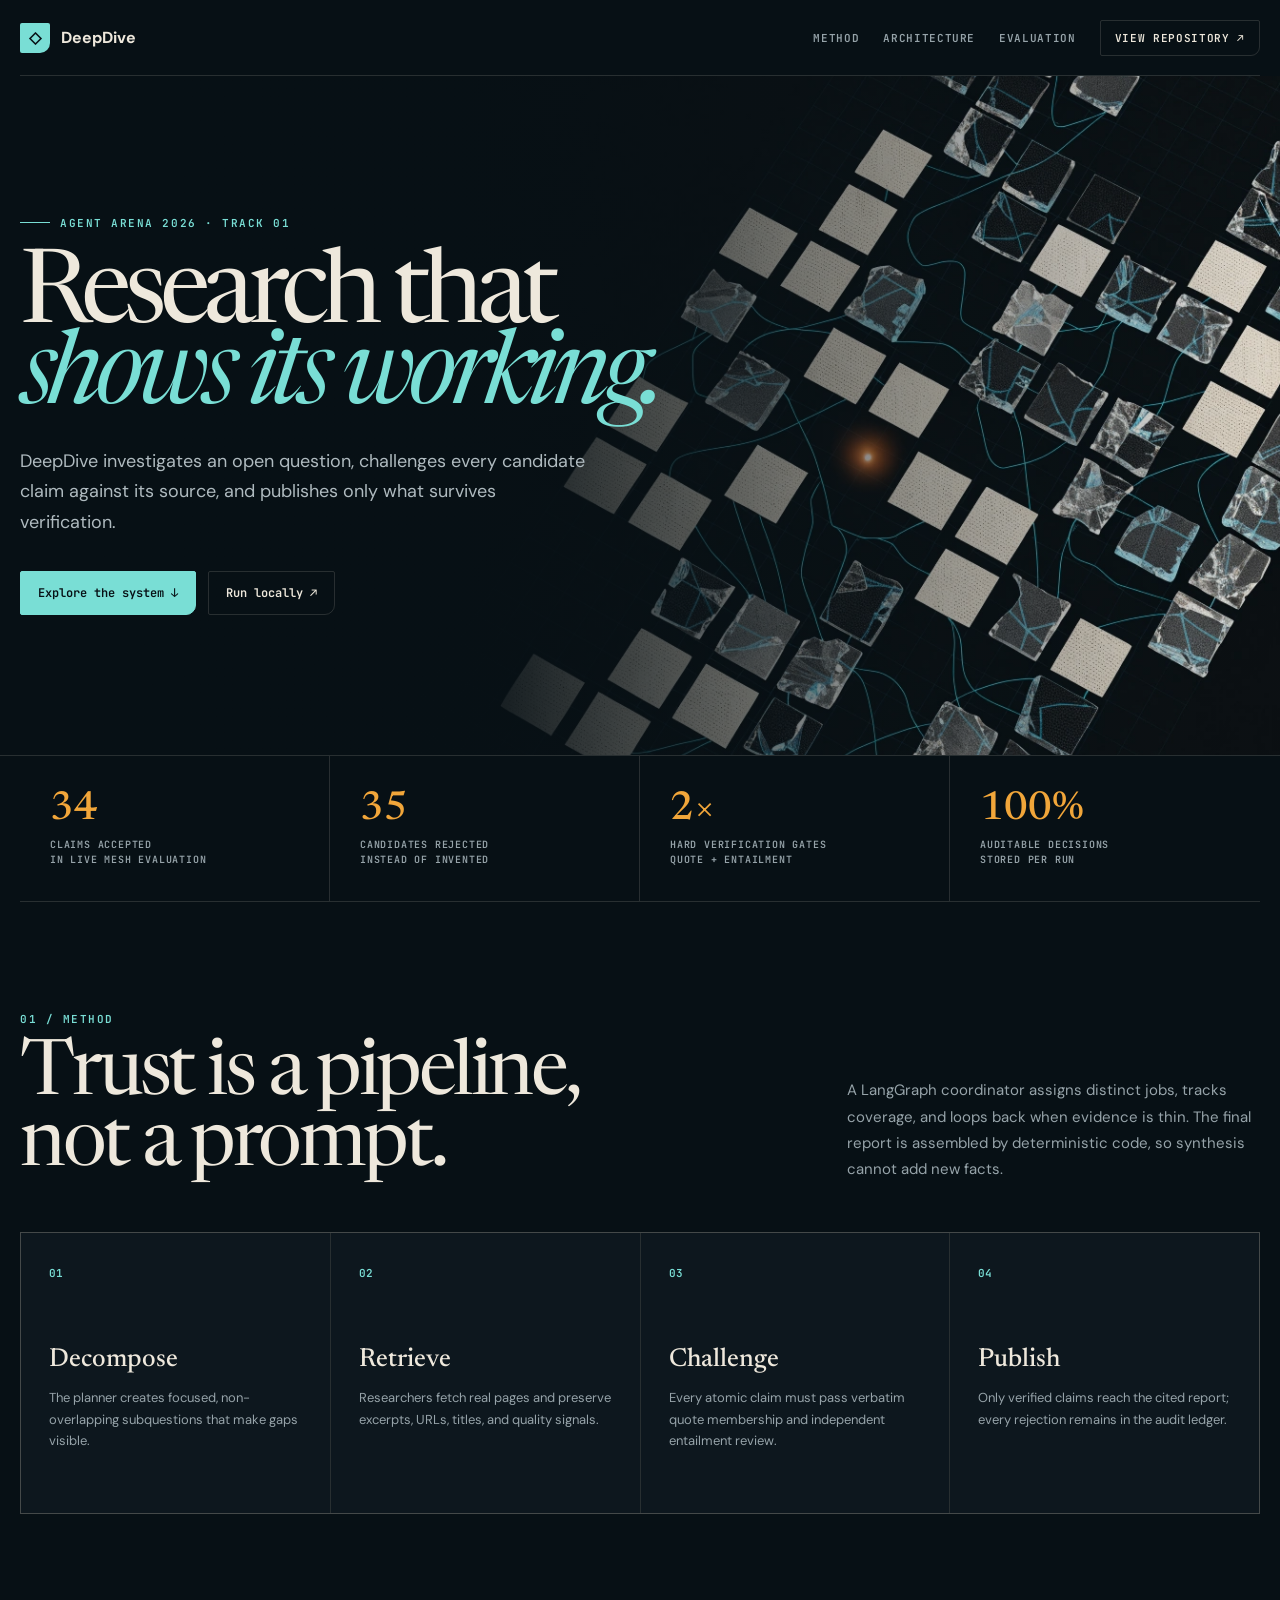
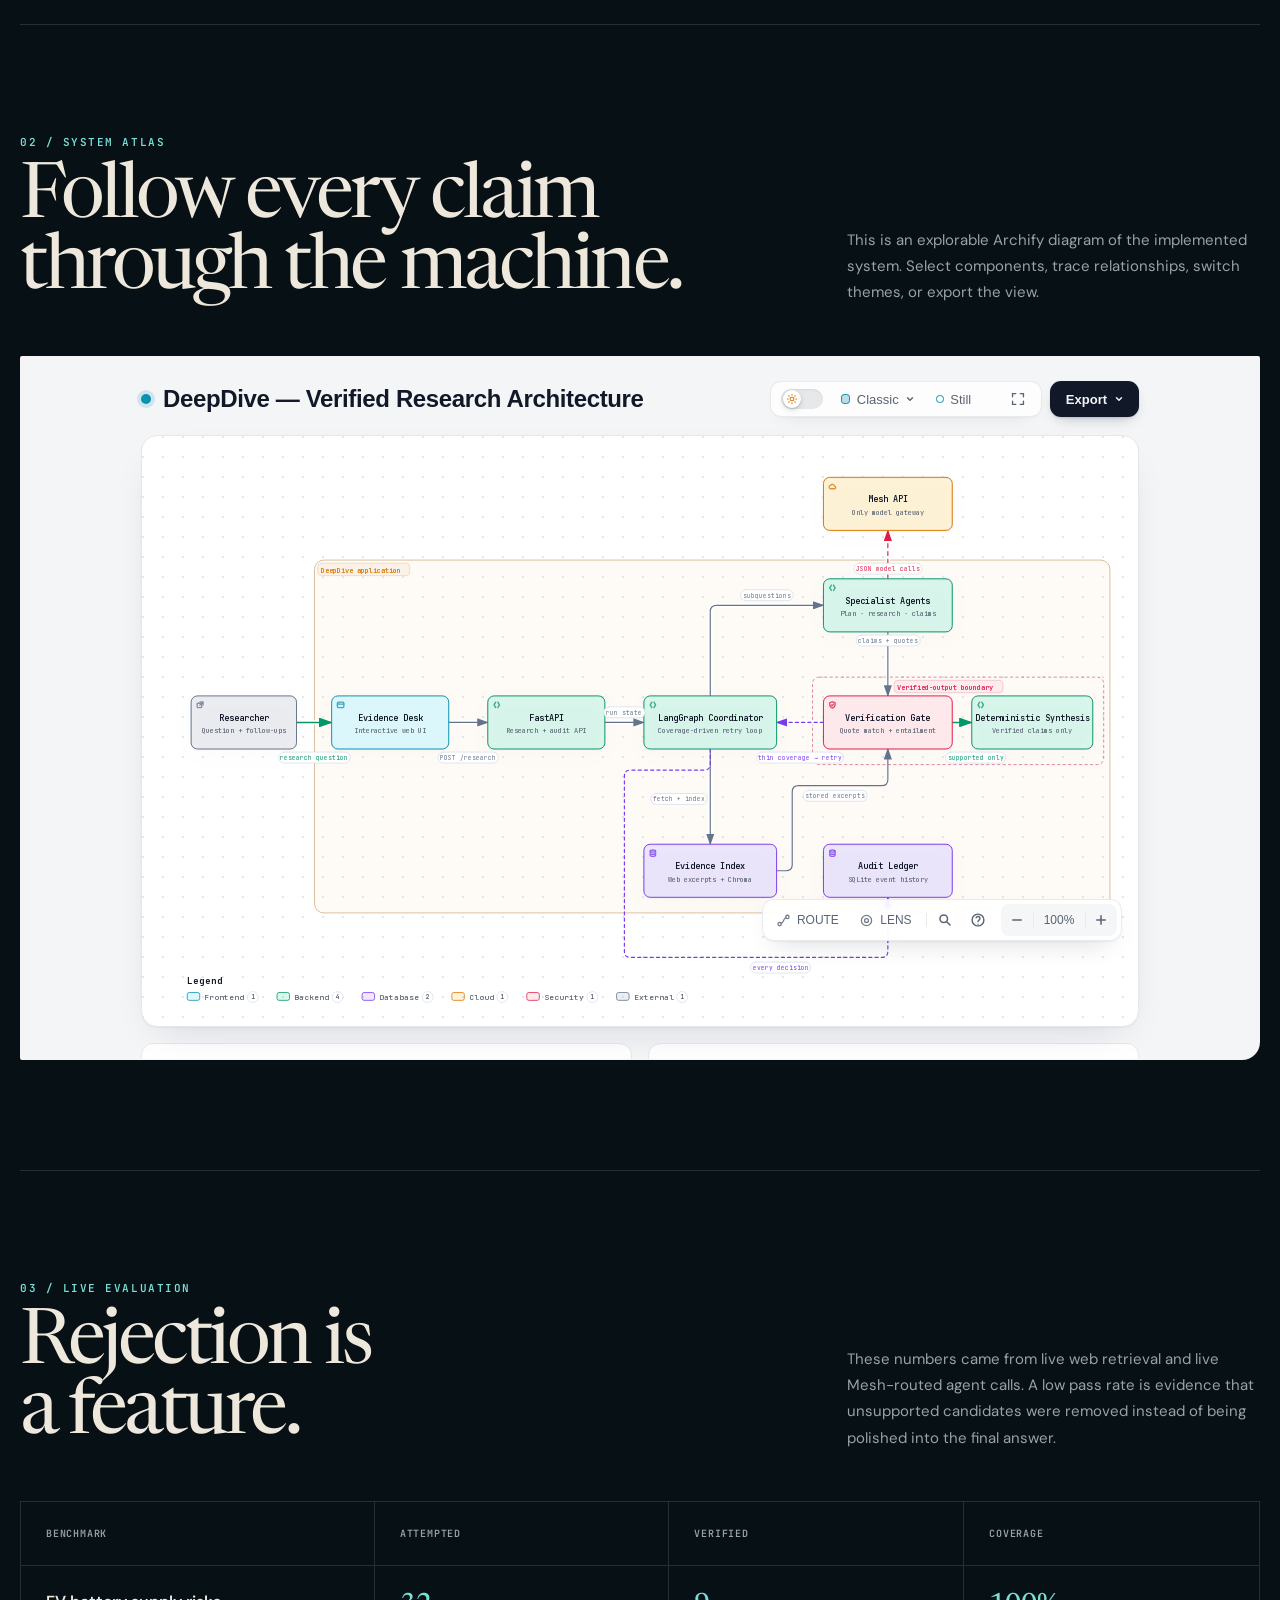
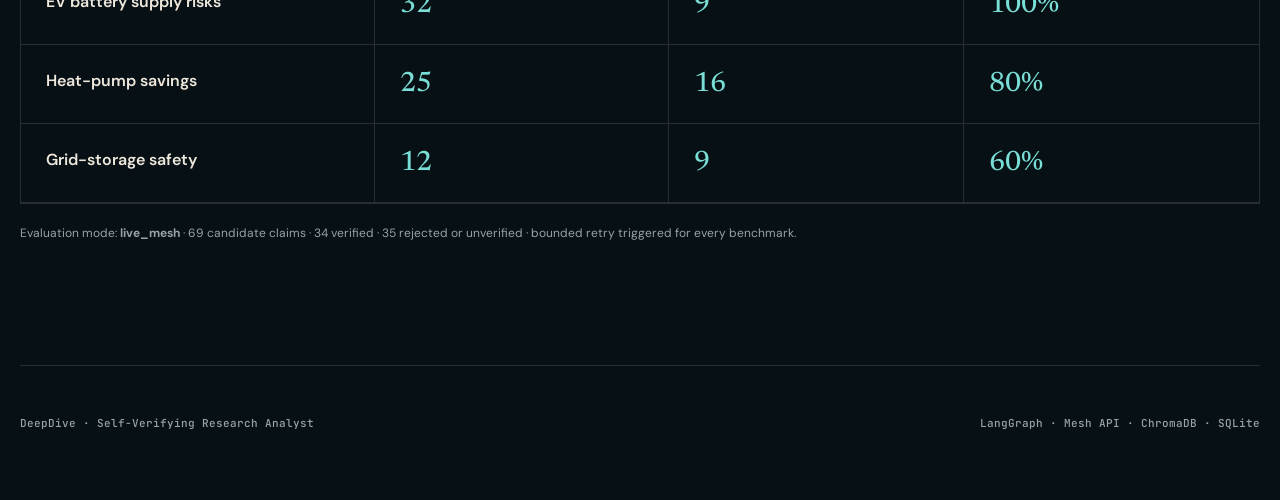
==== docs/index.html @ 4e246f3c "Publish polished GitHub Pages showcase" ====
<!doctype html>
<html lang="en">
<head>
  <meta charset="utf-8">
  <meta name="viewport" content="width=device-width, initial-scale=1">
  <meta name="theme-color" content="#071015">
  <meta name="description" content="DeepDive is a self-verifying multi-agent research analyst built for Agent Arena 2026.">
  <meta property="og:title" content="DeepDive — Research that shows its working">
  <meta property="og:description" content="Every claim is checked against its cited source before it reaches the report.">
  <meta property="og:image" content="assets/evidence-constellation.webp">
  <title>DeepDive — Self-Verifying Research Analyst</title>
  <link rel="preconnect" href="https://fonts.googleapis.com">
  <link rel="preconnect" href="https://fonts.gstatic.com" crossorigin>
  <link href="https://fonts.googleapis.com/css2?family=DM+Sans:wght@400;500;600;700&family=JetBrains+Mono:wght@500;600&family=Newsreader:opsz,wght@6..72,400;6..72,500&display=swap" rel="stylesheet">
  <style>
    :root{--ink:#071015;--panel:#0d171e;--paper:#eee8dc;--muted:#96a3a9;--line:rgba(238,232,220,.14);--cyan:#79ded5;--amber:#f1a63a;--serif:'Newsreader',Georgia,serif;--sans:'DM Sans',sans-serif;--mono:'JetBrains Mono',monospace}
    *{box-sizing:border-box}html{scroll-behavior:smooth}body{margin:0;overflow-x:hidden;background:var(--ink);color:var(--paper);font-family:var(--sans);-webkit-font-smoothing:antialiased}a{color:inherit}.shell{width:min(1240px,calc(100% - 40px));margin:auto}
    nav{height:76px;display:flex;align-items:center;justify-content:space-between;border-bottom:1px solid var(--line)}.brand{display:flex;align-items:center;gap:11px;text-decoration:none;font-weight:700}.mark{width:30px;height:30px;display:grid;place-items:center;background:var(--cyan);color:var(--ink);border-radius:2px 2px 10px 2px}.navlinks{display:flex;align-items:center;gap:24px;font:600 11px var(--mono);letter-spacing:.06em;text-transform:uppercase}.navlinks a{text-decoration:none;color:var(--muted)}.navlinks .repo{padding:10px 14px;border:1px solid var(--line);color:var(--paper);border-radius:2px 2px 9px 2px}
    .hero{position:relative;min-height:680px;display:flex;align-items:center;overflow:hidden;border-bottom:1px solid var(--line);isolation:isolate}.hero:before{content:"";position:absolute;inset:0;z-index:-2;background:url('assets/evidence-constellation.webp') 62% center/cover no-repeat}.hero:after{content:"";position:absolute;inset:0;z-index:-1;background:linear-gradient(90deg,#071015 0%,rgba(7,16,21,.98) 36%,rgba(7,16,21,.5) 64%,rgba(7,16,21,.08) 100%)}.hero-copy{width:min(690px,66%);padding:90px 0}.eyebrow,.section-no{display:flex;align-items:center;gap:10px;color:var(--cyan);font:600 11px var(--mono);letter-spacing:.14em;text-transform:uppercase}.eyebrow:before{content:"";width:30px;height:1px;background:currentColor}.hero h1{margin:28px 0 26px;font:400 clamp(64px,8vw,126px)/.79 var(--serif);letter-spacing:-.065em}.hero h1 em{color:var(--cyan);font-weight:400}.lede{max-width:570px;color:#afbabf;font-size:18px;line-height:1.7}.actions{display:flex;gap:12px;margin-top:34px}.button{display:inline-flex;align-items:center;gap:10px;padding:13px 17px;text-decoration:none;font:600 12px var(--mono);border:1px solid var(--line);border-radius:2px 2px 10px 2px}.button.primary{background:var(--cyan);border-color:var(--cyan);color:var(--ink)}
    .proof{display:grid;grid-template-columns:repeat(4,1fr);border-bottom:1px solid var(--line)}.proof article{padding:34px 30px;border-right:1px solid var(--line)}.proof article:last-child{border-right:0}.proof strong{display:block;color:var(--amber);font:500 40px var(--serif)}.proof span{display:block;margin-top:7px;color:var(--muted);font:600 10px/1.5 var(--mono);letter-spacing:.08em;text-transform:uppercase}
    section.block{padding:110px 0;border-bottom:1px solid var(--line)}.section-head{display:grid;grid-template-columns:1.3fr .7fr;gap:60px;align-items:end;margin-bottom:50px}.section-head h2{margin:15px 0 0;font:400 clamp(46px,6vw,82px)/.92 var(--serif);letter-spacing:-.045em}.section-head p{margin:0;color:var(--muted);font-size:15px;line-height:1.75}.method{display:grid;grid-template-columns:repeat(4,1fr);gap:1px;background:var(--line);border:1px solid var(--line)}.method article{min-height:280px;padding:28px;background:var(--panel)}.method b{color:var(--cyan);font:600 11px var(--mono)}.method h3{margin:65px 0 14px;font:500 26px var(--serif)}.method p{margin:0;color:var(--muted);font-size:13px;line-height:1.65}
    .diagram-wrap{overflow:hidden;border:1px solid var(--line);border-radius:2px 2px 18px 2px;background:#f5f6f7}.diagram{display:block;width:100%;height:min(78vh,850px);min-height:680px;border:0}
    .results{display:grid;grid-template-columns:1.2fr repeat(3,1fr);border:1px solid var(--line)}.results>div{padding:25px;border-right:1px solid var(--line);border-bottom:1px solid var(--line)}.results>div:nth-child(4n){border-right:0}.results .head{color:var(--muted);font:600 10px var(--mono);letter-spacing:.08em;text-transform:uppercase}.results .topic{font-weight:600}.results .number{color:var(--cyan);font:500 28px var(--serif)}.result-note{margin-top:20px;color:var(--muted);font-size:12px;line-height:1.6}
    footer{display:flex;justify-content:space-between;gap:30px;padding:50px 0 70px;color:var(--muted);font:500 11px var(--mono)}
    @media(max-width:800px){.shell{width:min(calc(100% - 24px),1240px)}.navlinks a:not(.repo){display:none}.navlinks .repo{font-size:0;padding:10px 12px}.navlinks .repo:before{content:'GitHub ↗';font:600 10px var(--mono)}.hero{min-height:740px;align-items:flex-start}.hero:after{background:linear-gradient(180deg,#071015 0%,rgba(7,16,21,.94) 60%,rgba(7,16,21,.28) 100%)}.hero-copy{width:100%;padding:80px 0}.hero h1{font-size:clamp(52px,15vw,72px);letter-spacing:-.07em}.lede{font-size:16px}.proof{grid-template-columns:1fr 1fr}.proof article{padding:28px 18px}.proof article:nth-child(2){border-right:0}.section-head{grid-template-columns:1fr;gap:25px}.method{grid-template-columns:1fr}.method article{min-height:auto}.method h3{margin-top:35px}.diagram{min-height:720px}.results{grid-template-columns:minmax(0,1.2fr) minmax(0,1fr) minmax(0,1fr)}.results>div{min-width:0;padding:18px 12px;overflow-wrap:anywhere}.results>div:nth-child(4n){border-right:1px solid var(--line)}.results>div:nth-child(3n){border-right:0}.results .attempted{display:none}.results .number{font-size:23px}footer{flex-direction:column}}
  </style>
</head>
<body>
  <header class="shell">
    <nav>
      <a class="brand" href="#top"><span class="mark">◇</span>DeepDive</a>
      <div class="navlinks"><a href="#method">Method</a><a href="#architecture">Architecture</a><a href="#results">Evaluation</a><a class="repo" href="https://github.com/abh2050/deepdive-agent-arena-2026">View repository ↗</a></div>
    </nav>
  </header>

  <main id="top">
    <section class="hero">
      <div class="shell">
        <div class="hero-copy">
          <span class="eyebrow">Agent Arena 2026 · Track 01</span>
          <h1>Research that<br><em>shows its working.</em></h1>
          <p class="lede">DeepDive investigates an open question, challenges every candidate claim against its source, and publishes only what survives verification.</p>
          <div class="actions"><a class="button primary" href="#architecture">Explore the system ↓</a><a class="button" href="https://github.com/abh2050/deepdive-agent-arena-2026#-getting-started">Run locally ↗</a></div>
        </div>
      </div>
    </section>

    <div class="proof shell">
      <article><strong>34</strong><span>claims accepted<br>in live Mesh evaluation</span></article>
      <article><strong>35</strong><span>candidates rejected<br>instead of invented</span></article>
      <article><strong>2×</strong><span>hard verification gates<br>quote + entailment</span></article>
      <article><strong>100%</strong><span>auditable decisions<br>stored per run</span></article>
    </div>

    <section class="block shell" id="method">
      <div class="section-head"><div><span class="section-no">01 / Method</span><h2>Trust is a pipeline,<br>not a prompt.</h2></div><p>A LangGraph coordinator assigns distinct jobs, tracks coverage, and loops back when evidence is thin. The final report is assembled by deterministic code, so synthesis cannot add new facts.</p></div>
      <div class="method">
        <article><b>01</b><h3>Decompose</h3><p>The planner creates focused, non-overlapping subquestions that make gaps visible.</p></article>
        <article><b>02</b><h3>Retrieve</h3><p>Researchers fetch real pages and preserve excerpts, URLs, titles, and quality signals.</p></article>
        <article><b>03</b><h3>Challenge</h3><p>Every atomic claim must pass verbatim quote membership and independent entailment review.</p></article>
        <article><b>04</b><h3>Publish</h3><p>Only verified claims reach the cited report; every rejection remains in the audit ledger.</p></article>
      </div>
    </section>

    <section class="block shell" id="architecture">
      <div class="section-head"><div><span class="section-no">02 / System atlas</span><h2>Follow every claim<br>through the machine.</h2></div><p>This is an explorable Archify diagram of the implemented system. Select components, trace relationships, switch themes, or export the view.</p></div>
      <div class="diagram-wrap"><iframe class="diagram" src="assets/deepdive-architecture.html" title="Interactive DeepDive system architecture" loading="lazy"></iframe></div>
    </section>

    <section class="block shell" id="results">
      <div class="section-head"><div><span class="section-no">03 / Live evaluation</span><h2>Rejection is<br>a feature.</h2></div><p>These numbers came from live web retrieval and live Mesh-routed agent calls. A low pass rate is evidence that unsupported candidates were removed instead of being polished into the final answer.</p></div>
      <div class="results">
        <div class="head">Benchmark</div><div class="head attempted">Attempted</div><div class="head">Verified</div><div class="head">Coverage</div>
        <div class="topic">EV battery supply risks</div><div class="number attempted">32</div><div class="number">9</div><div class="number">100%</div>
        <div class="topic">Heat-pump savings</div><div class="number attempted">25</div><div class="number">16</div><div class="number">80%</div>
        <div class="topic">Grid-storage safety</div><div class="number attempted">12</div><div class="number">9</div><div class="number">60%</div>
      </div>
      <p class="result-note">Evaluation mode: <strong>live_mesh</strong> · 69 candidate claims · 34 verified · 35 rejected or unverified · bounded retry triggered for every benchmark.</p>
    </section>
  </main>

  <footer class="shell"><span>DeepDive · Self-Verifying Research Analyst</span><span>LangGraph · Mesh API · ChromaDB · SQLite</span></footer>
</body>
</html>
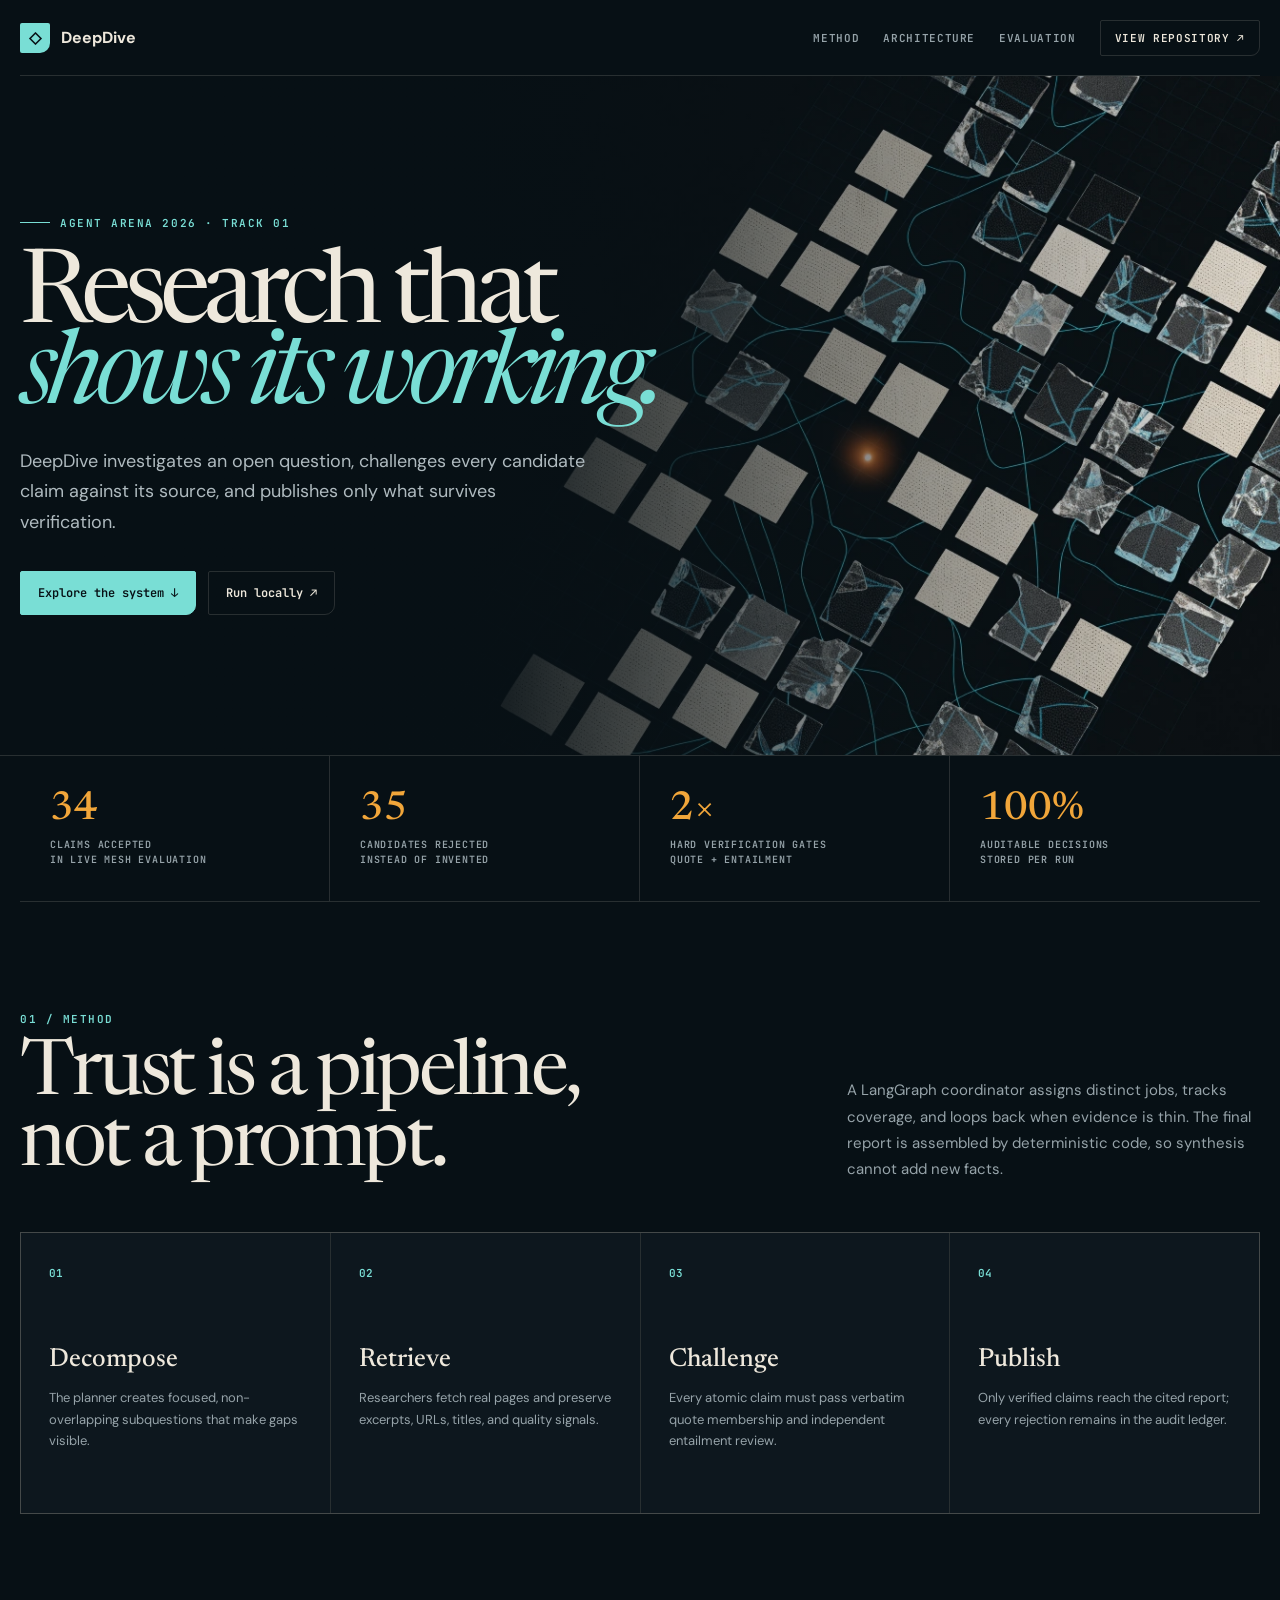
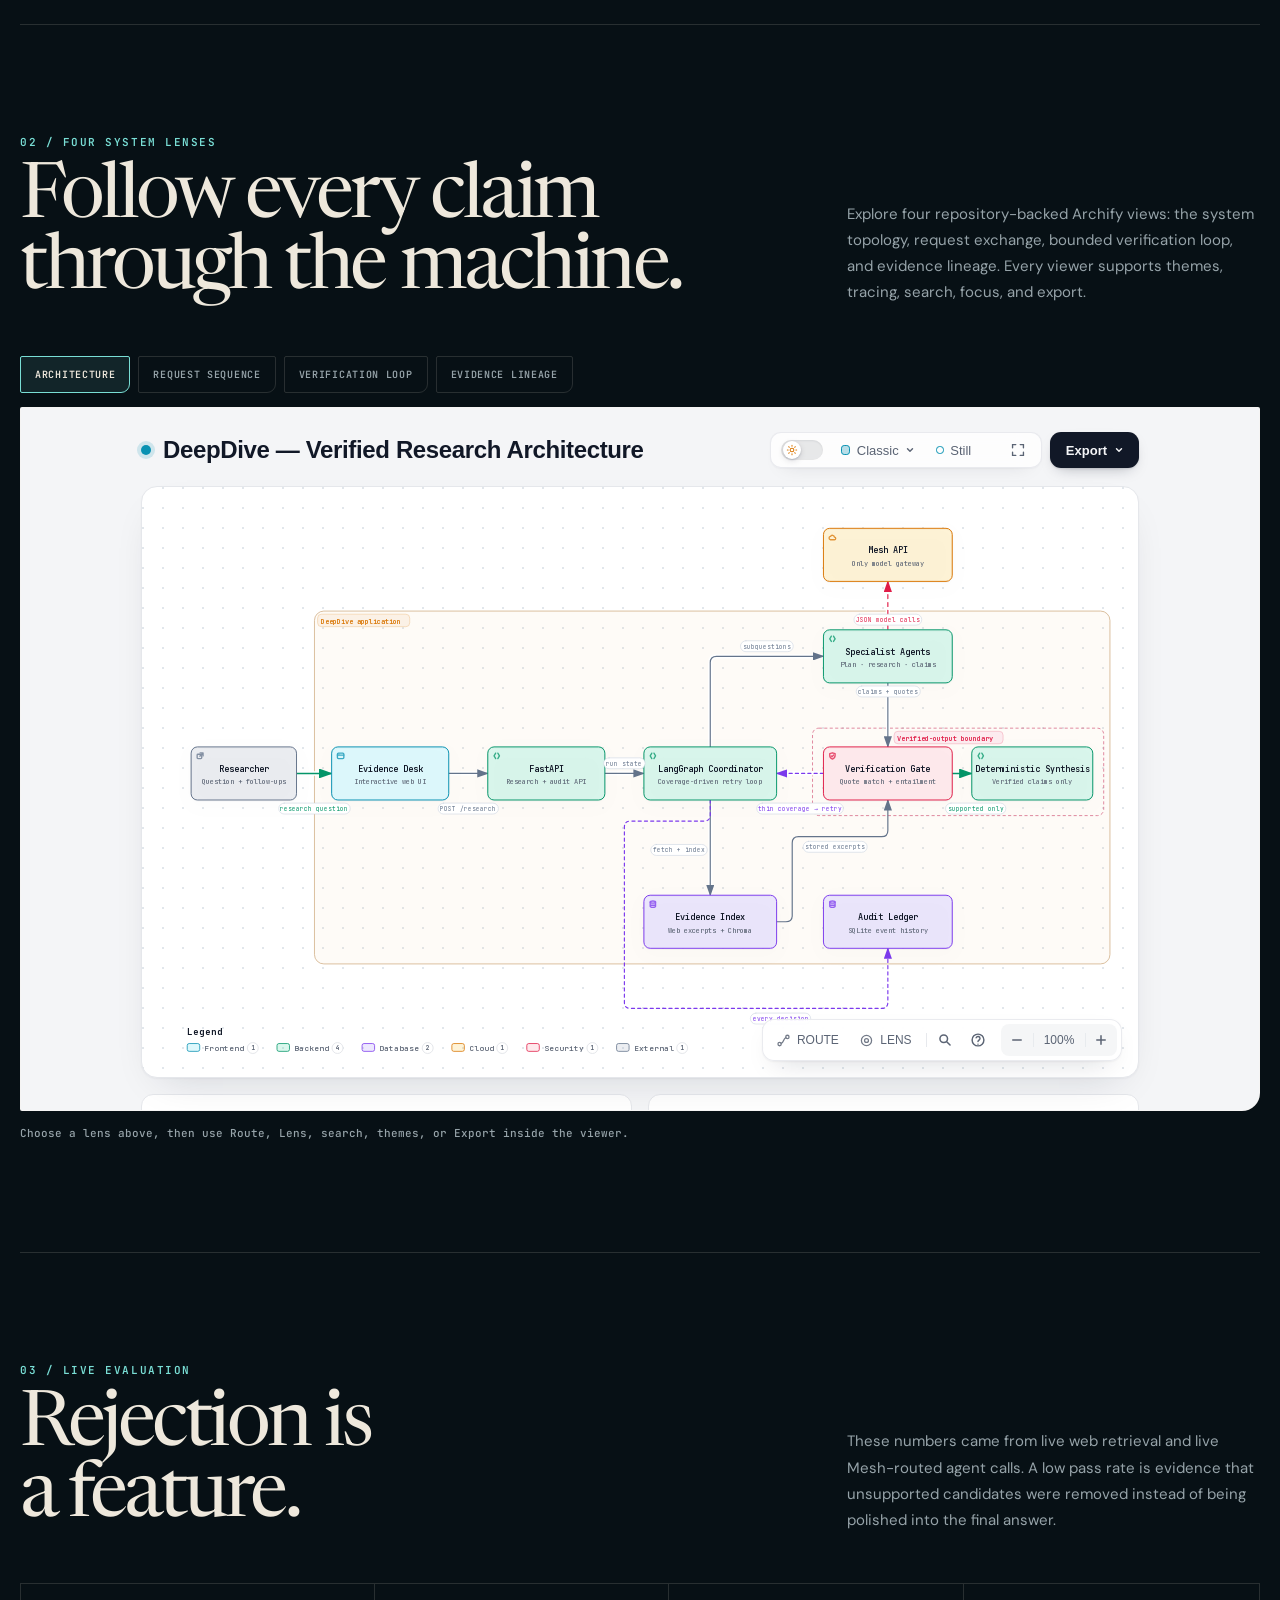
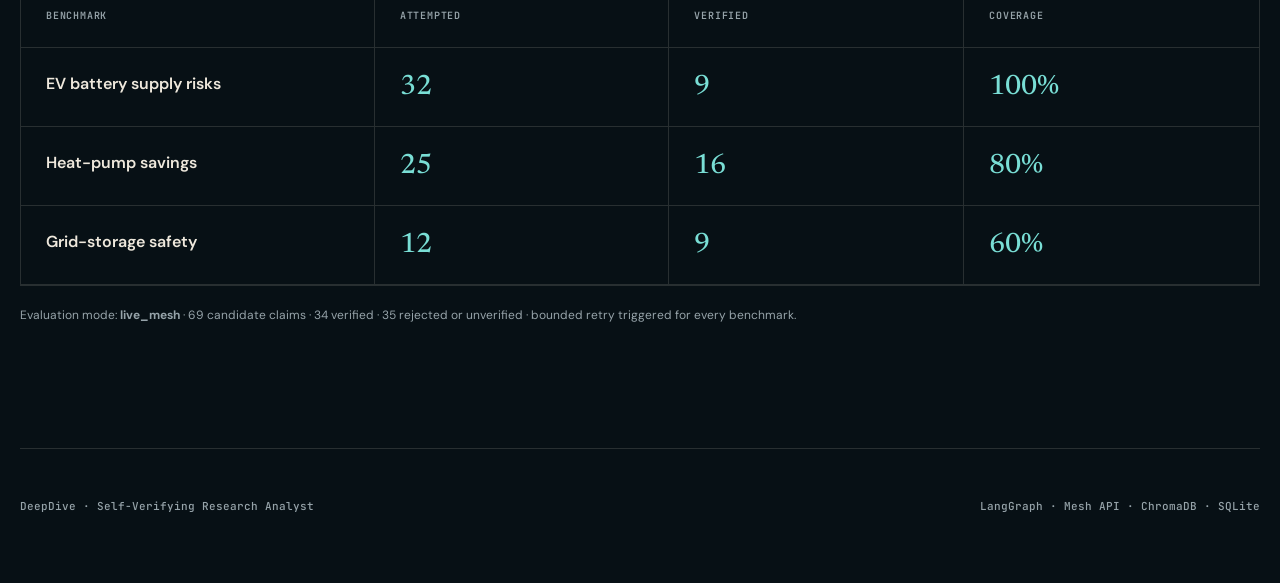
==== commit 2d3843db: "Add complete interactive diagram atlas" ====
--- a/docs/index.html
+++ b/docs/index.html
@@ -19,7 +19,7 @@
     .hero{position:relative;min-height:680px;display:flex;align-items:center;overflow:hidden;border-bottom:1px solid var(--line);isolation:isolate}.hero:before{content:"";position:absolute;inset:0;z-index:-2;background:url('assets/evidence-constellation.webp') 62% center/cover no-repeat}.hero:after{content:"";position:absolute;inset:0;z-index:-1;background:linear-gradient(90deg,#071015 0%,rgba(7,16,21,.98) 36%,rgba(7,16,21,.5) 64%,rgba(7,16,21,.08) 100%)}.hero-copy{width:min(690px,66%);padding:90px 0}.eyebrow,.section-no{display:flex;align-items:center;gap:10px;color:var(--cyan);font:600 11px var(--mono);letter-spacing:.14em;text-transform:uppercase}.eyebrow:before{content:"";width:30px;height:1px;background:currentColor}.hero h1{margin:28px 0 26px;font:400 clamp(64px,8vw,126px)/.79 var(--serif);letter-spacing:-.065em}.hero h1 em{color:var(--cyan);font-weight:400}.lede{max-width:570px;color:#afbabf;font-size:18px;line-height:1.7}.actions{display:flex;gap:12px;margin-top:34px}.button{display:inline-flex;align-items:center;gap:10px;padding:13px 17px;text-decoration:none;font:600 12px var(--mono);border:1px solid var(--line);border-radius:2px 2px 10px 2px}.button.primary{background:var(--cyan);border-color:var(--cyan);color:var(--ink)}
     .proof{display:grid;grid-template-columns:repeat(4,1fr);border-bottom:1px solid var(--line)}.proof article{padding:34px 30px;border-right:1px solid var(--line)}.proof article:last-child{border-right:0}.proof strong{display:block;color:var(--amber);font:500 40px var(--serif)}.proof span{display:block;margin-top:7px;color:var(--muted);font:600 10px/1.5 var(--mono);letter-spacing:.08em;text-transform:uppercase}
     section.block{padding:110px 0;border-bottom:1px solid var(--line)}.section-head{display:grid;grid-template-columns:1.3fr .7fr;gap:60px;align-items:end;margin-bottom:50px}.section-head h2{margin:15px 0 0;font:400 clamp(46px,6vw,82px)/.92 var(--serif);letter-spacing:-.045em}.section-head p{margin:0;color:var(--muted);font-size:15px;line-height:1.75}.method{display:grid;grid-template-columns:repeat(4,1fr);gap:1px;background:var(--line);border:1px solid var(--line)}.method article{min-height:280px;padding:28px;background:var(--panel)}.method b{color:var(--cyan);font:600 11px var(--mono)}.method h3{margin:65px 0 14px;font:500 26px var(--serif)}.method p{margin:0;color:var(--muted);font-size:13px;line-height:1.65}
-    .diagram-wrap{overflow:hidden;border:1px solid var(--line);border-radius:2px 2px 18px 2px;background:#f5f6f7}.diagram{display:block;width:100%;height:min(78vh,850px);min-height:680px;border:0}
+    .diagram-tabs{display:flex;flex-wrap:wrap;gap:8px;margin-bottom:14px}.diagram-tab{appearance:none;padding:11px 14px;border:1px solid var(--line);border-radius:2px 2px 9px 2px;background:transparent;color:var(--muted);font:600 10px var(--mono);letter-spacing:.07em;text-transform:uppercase;cursor:pointer}.diagram-tab:hover,.diagram-tab.active{border-color:var(--cyan);background:rgba(121,222,213,.1);color:var(--paper)}.diagram-wrap{overflow:hidden;border:1px solid var(--line);border-radius:2px 2px 18px 2px;background:#f5f6f7}.diagram{display:block;width:100%;height:min(78vh,850px);min-height:680px;border:0}.diagram-note{margin:14px 0 0;color:var(--muted);font:500 11px/1.6 var(--mono)}
     .results{display:grid;grid-template-columns:1.2fr repeat(3,1fr);border:1px solid var(--line)}.results>div{padding:25px;border-right:1px solid var(--line);border-bottom:1px solid var(--line)}.results>div:nth-child(4n){border-right:0}.results .head{color:var(--muted);font:600 10px var(--mono);letter-spacing:.08em;text-transform:uppercase}.results .topic{font-weight:600}.results .number{color:var(--cyan);font:500 28px var(--serif)}.result-note{margin-top:20px;color:var(--muted);font-size:12px;line-height:1.6}
     footer{display:flex;justify-content:space-between;gap:30px;padding:50px 0 70px;color:var(--muted);font:500 11px var(--mono)}
     @media(max-width:800px){.shell{width:min(calc(100% - 24px),1240px)}.navlinks a:not(.repo){display:none}.navlinks .repo{font-size:0;padding:10px 12px}.navlinks .repo:before{content:'GitHub ↗';font:600 10px var(--mono)}.hero{min-height:740px;align-items:flex-start}.hero:after{background:linear-gradient(180deg,#071015 0%,rgba(7,16,21,.94) 60%,rgba(7,16,21,.28) 100%)}.hero-copy{width:100%;padding:80px 0}.hero h1{font-size:clamp(52px,15vw,72px);letter-spacing:-.07em}.lede{font-size:16px}.proof{grid-template-columns:1fr 1fr}.proof article{padding:28px 18px}.proof article:nth-child(2){border-right:0}.section-head{grid-template-columns:1fr;gap:25px}.method{grid-template-columns:1fr}.method article{min-height:auto}.method h3{margin-top:35px}.diagram{min-height:720px}.results{grid-template-columns:minmax(0,1.2fr) minmax(0,1fr) minmax(0,1fr)}.results>div{min-width:0;padding:18px 12px;overflow-wrap:anywhere}.results>div:nth-child(4n){border-right:1px solid var(--line)}.results>div:nth-child(3n){border-right:0}.results .attempted{display:none}.results .number{font-size:23px}footer{flex-direction:column}}
@@ -63,8 +63,15 @@
     </section>
 
     <section class="block shell" id="architecture">
-      <div class="section-head"><div><span class="section-no">02 / System atlas</span><h2>Follow every claim<br>through the machine.</h2></div><p>This is an explorable Archify diagram of the implemented system. Select components, trace relationships, switch themes, or export the view.</p></div>
-      <div class="diagram-wrap"><iframe class="diagram" src="assets/deepdive-architecture.html" title="Interactive DeepDive system architecture" loading="lazy"></iframe></div>
+      <div class="section-head"><div><span class="section-no">02 / Four system lenses</span><h2>Follow every claim<br>through the machine.</h2></div><p>Explore four repository-backed Archify views: the system topology, request exchange, bounded verification loop, and evidence lineage. Every viewer supports themes, tracing, search, focus, and export.</p></div>
+      <div class="diagram-tabs" role="tablist" aria-label="DeepDive diagram views">
+        <button class="diagram-tab active" type="button" data-src="assets/deepdive-architecture.html" data-title="Interactive DeepDive system architecture">Architecture</button>
+        <button class="diagram-tab" type="button" data-src="assets/deepdive-sequence.html" data-title="Interactive DeepDive request sequence">Request sequence</button>
+        <button class="diagram-tab" type="button" data-src="assets/deepdive-workflow.html" data-title="Interactive DeepDive verification workflow">Verification loop</button>
+        <button class="diagram-tab" type="button" data-src="assets/deepdive-dataflow.html" data-title="Interactive DeepDive evidence data flow">Evidence lineage</button>
+      </div>
+      <div class="diagram-wrap"><iframe class="diagram" id="systemDiagram" src="assets/deepdive-architecture.html" title="Interactive DeepDive system architecture" loading="lazy"></iframe></div>
+      <p class="diagram-note">Choose a lens above, then use Route, Lens, search, themes, or Export inside the viewer.</p>
     </section>
 
     <section class="block shell" id="results">
@@ -80,5 +87,16 @@
   </main>
 
   <footer class="shell"><span>DeepDive · Self-Verifying Research Analyst</span><span>LangGraph · Mesh API · ChromaDB · SQLite</span></footer>
+  <script>
+    const diagram = document.getElementById('systemDiagram');
+    document.querySelectorAll('.diagram-tab').forEach((button) => {
+      button.addEventListener('click', () => {
+        document.querySelectorAll('.diagram-tab').forEach((item) => item.classList.remove('active'));
+        button.classList.add('active');
+        diagram.src = button.dataset.src;
+        diagram.title = button.dataset.title;
+      });
+    });
+  </script>
 </body>
 </html>
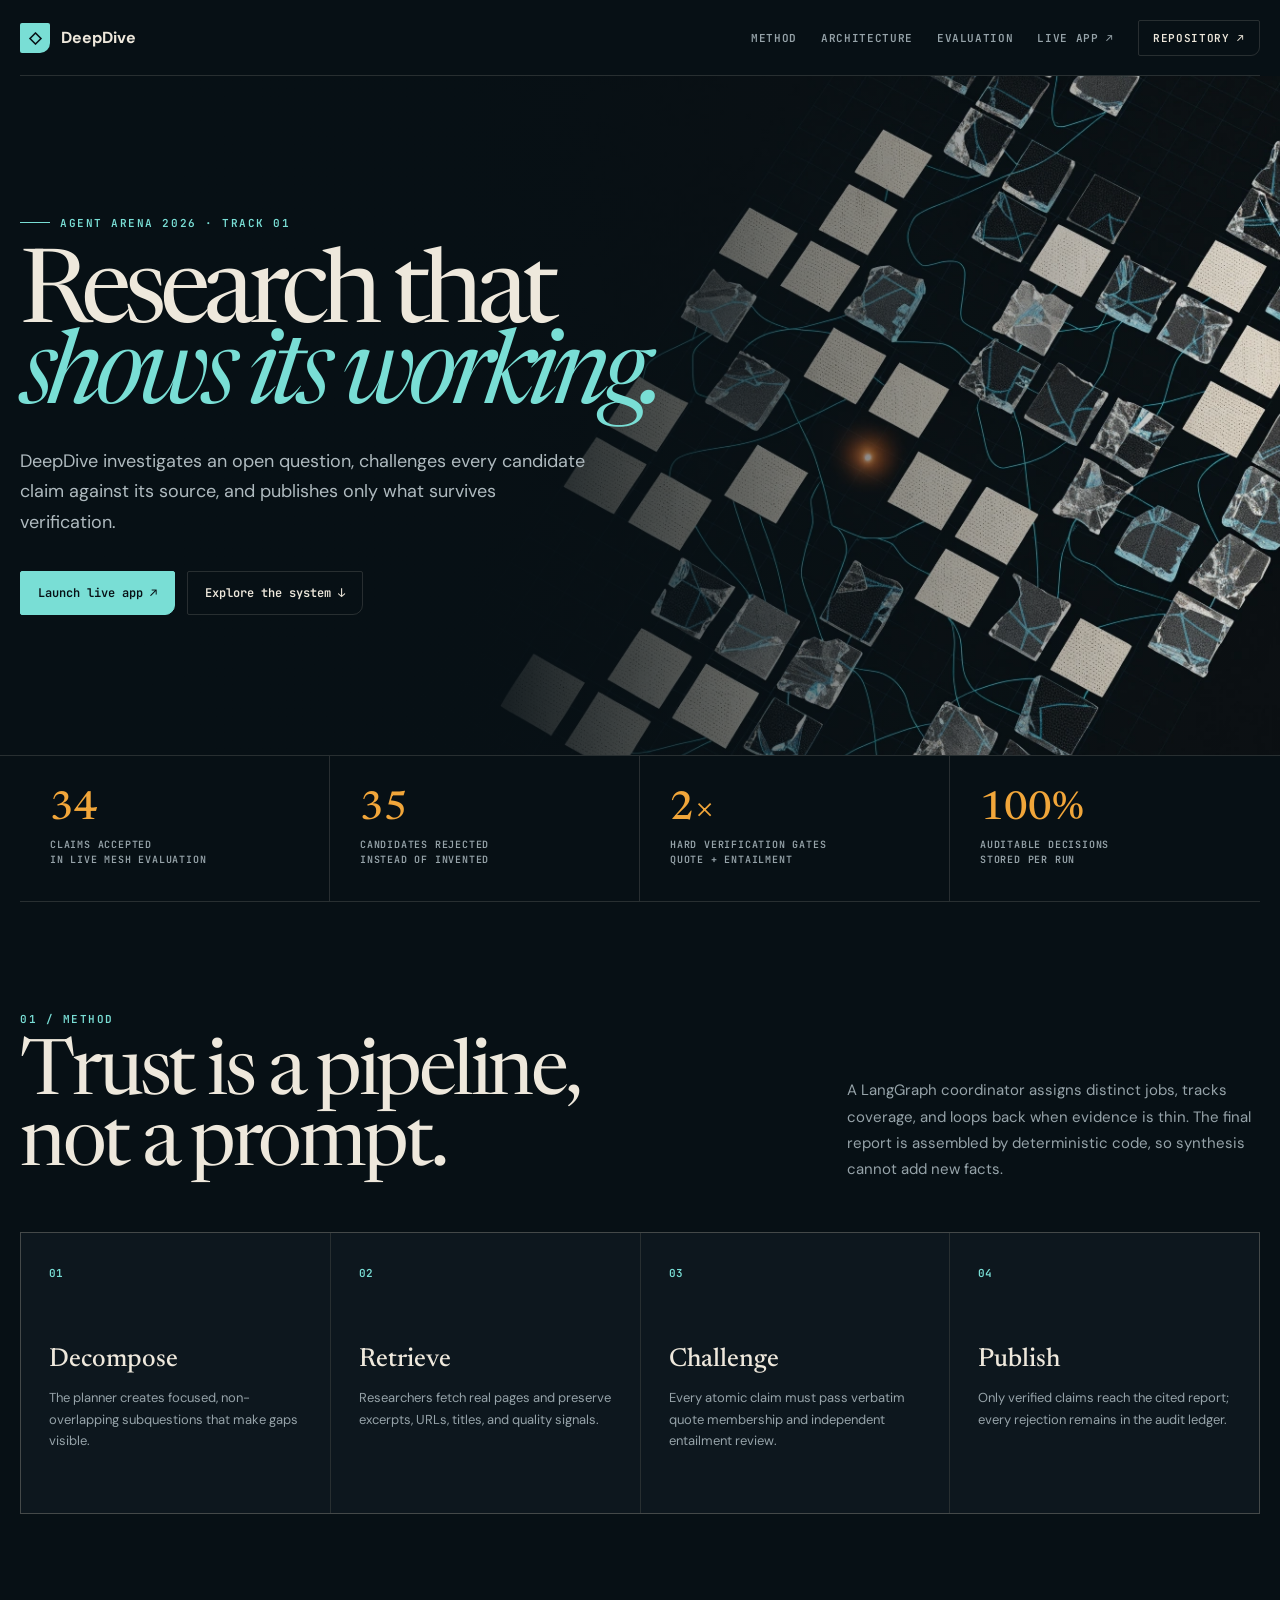
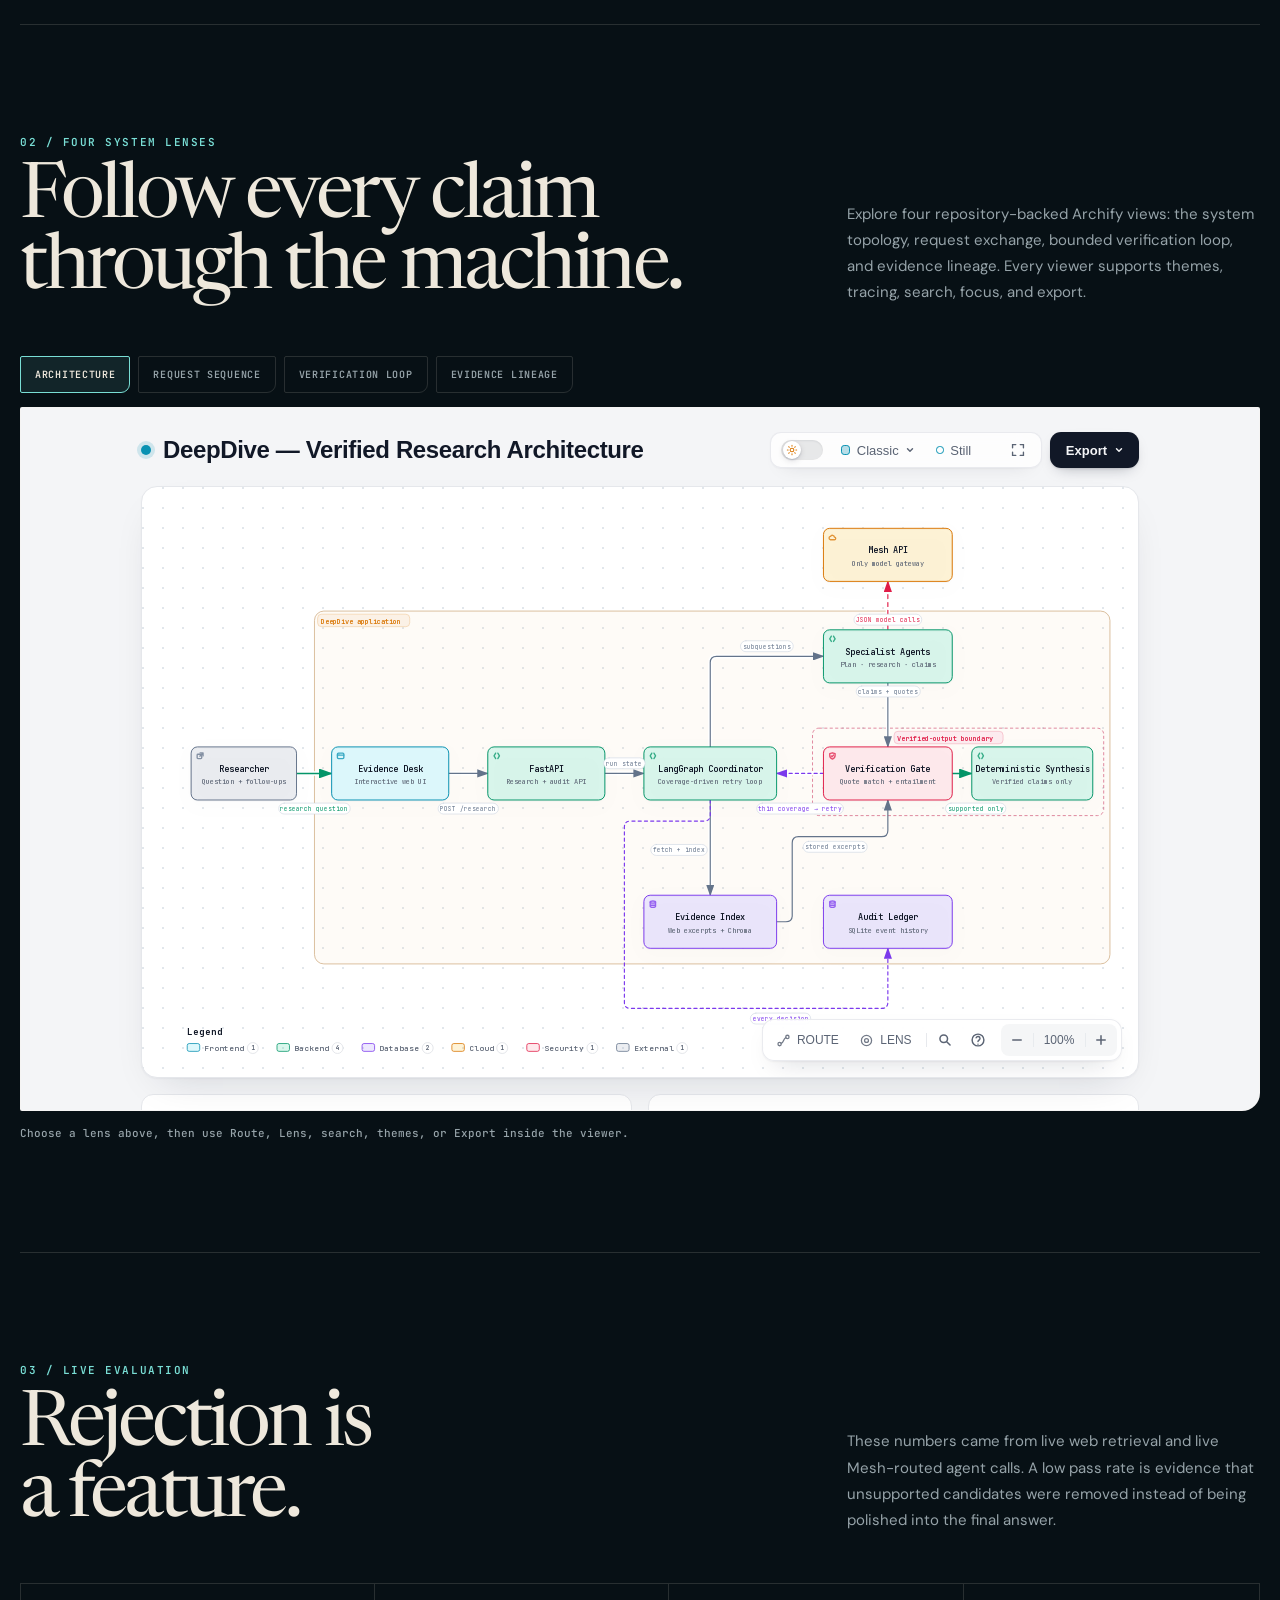
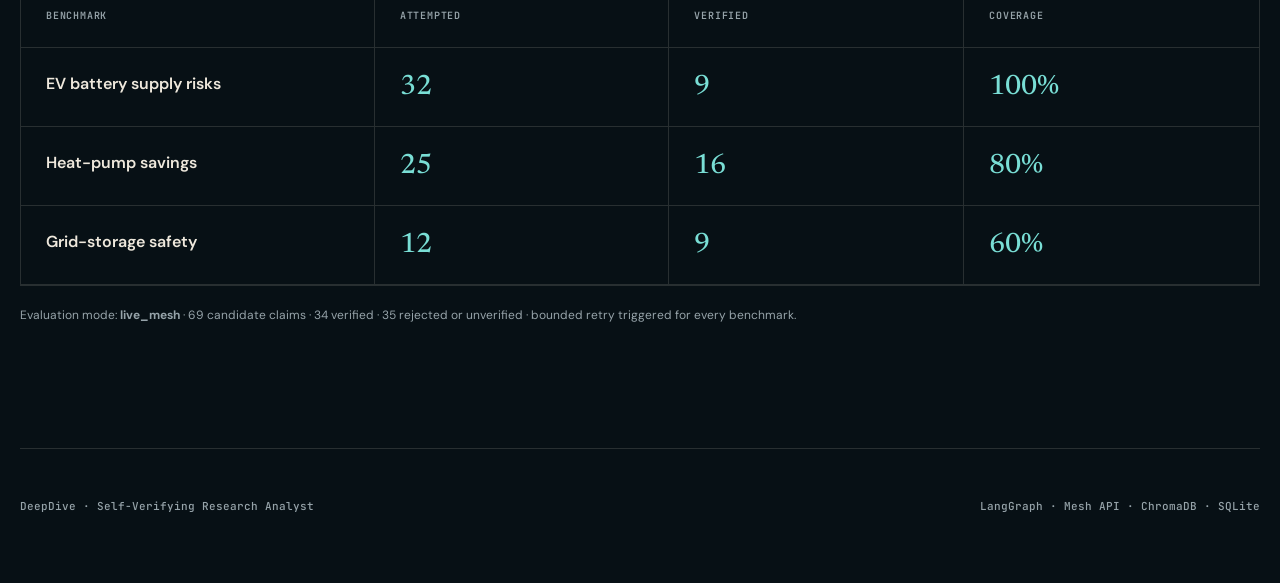
==== commit c7d61f8b: "Promote the live Vercel application" ====
--- a/docs/index.html
+++ b/docs/index.html
@@ -29,7 +29,7 @@
   <header class="shell">
     <nav>
       <a class="brand" href="#top"><span class="mark">◇</span>DeepDive</a>
-      <div class="navlinks"><a href="#method">Method</a><a href="#architecture">Architecture</a><a href="#results">Evaluation</a><a class="repo" href="https://github.com/abh2050/deepdive-agent-arena-2026">View repository ↗</a></div>
+      <div class="navlinks"><a href="#method">Method</a><a href="#architecture">Architecture</a><a href="#results">Evaluation</a><a href="https://deepdive-agent-arena-2026.vercel.app/">Live app ↗</a><a class="repo" href="https://github.com/abh2050/deepdive-agent-arena-2026">Repository ↗</a></div>
     </nav>
   </header>
 
@@ -40,7 +40,7 @@
           <span class="eyebrow">Agent Arena 2026 · Track 01</span>
           <h1>Research that<br><em>shows its working.</em></h1>
           <p class="lede">DeepDive investigates an open question, challenges every candidate claim against its source, and publishes only what survives verification.</p>
-          <div class="actions"><a class="button primary" href="#architecture">Explore the system ↓</a><a class="button" href="https://github.com/abh2050/deepdive-agent-arena-2026#-getting-started">Run locally ↗</a></div>
+          <div class="actions"><a class="button primary" href="https://deepdive-agent-arena-2026.vercel.app/">Launch live app ↗</a><a class="button" href="#architecture">Explore the system ↓</a></div>
         </div>
       </div>
     </section>
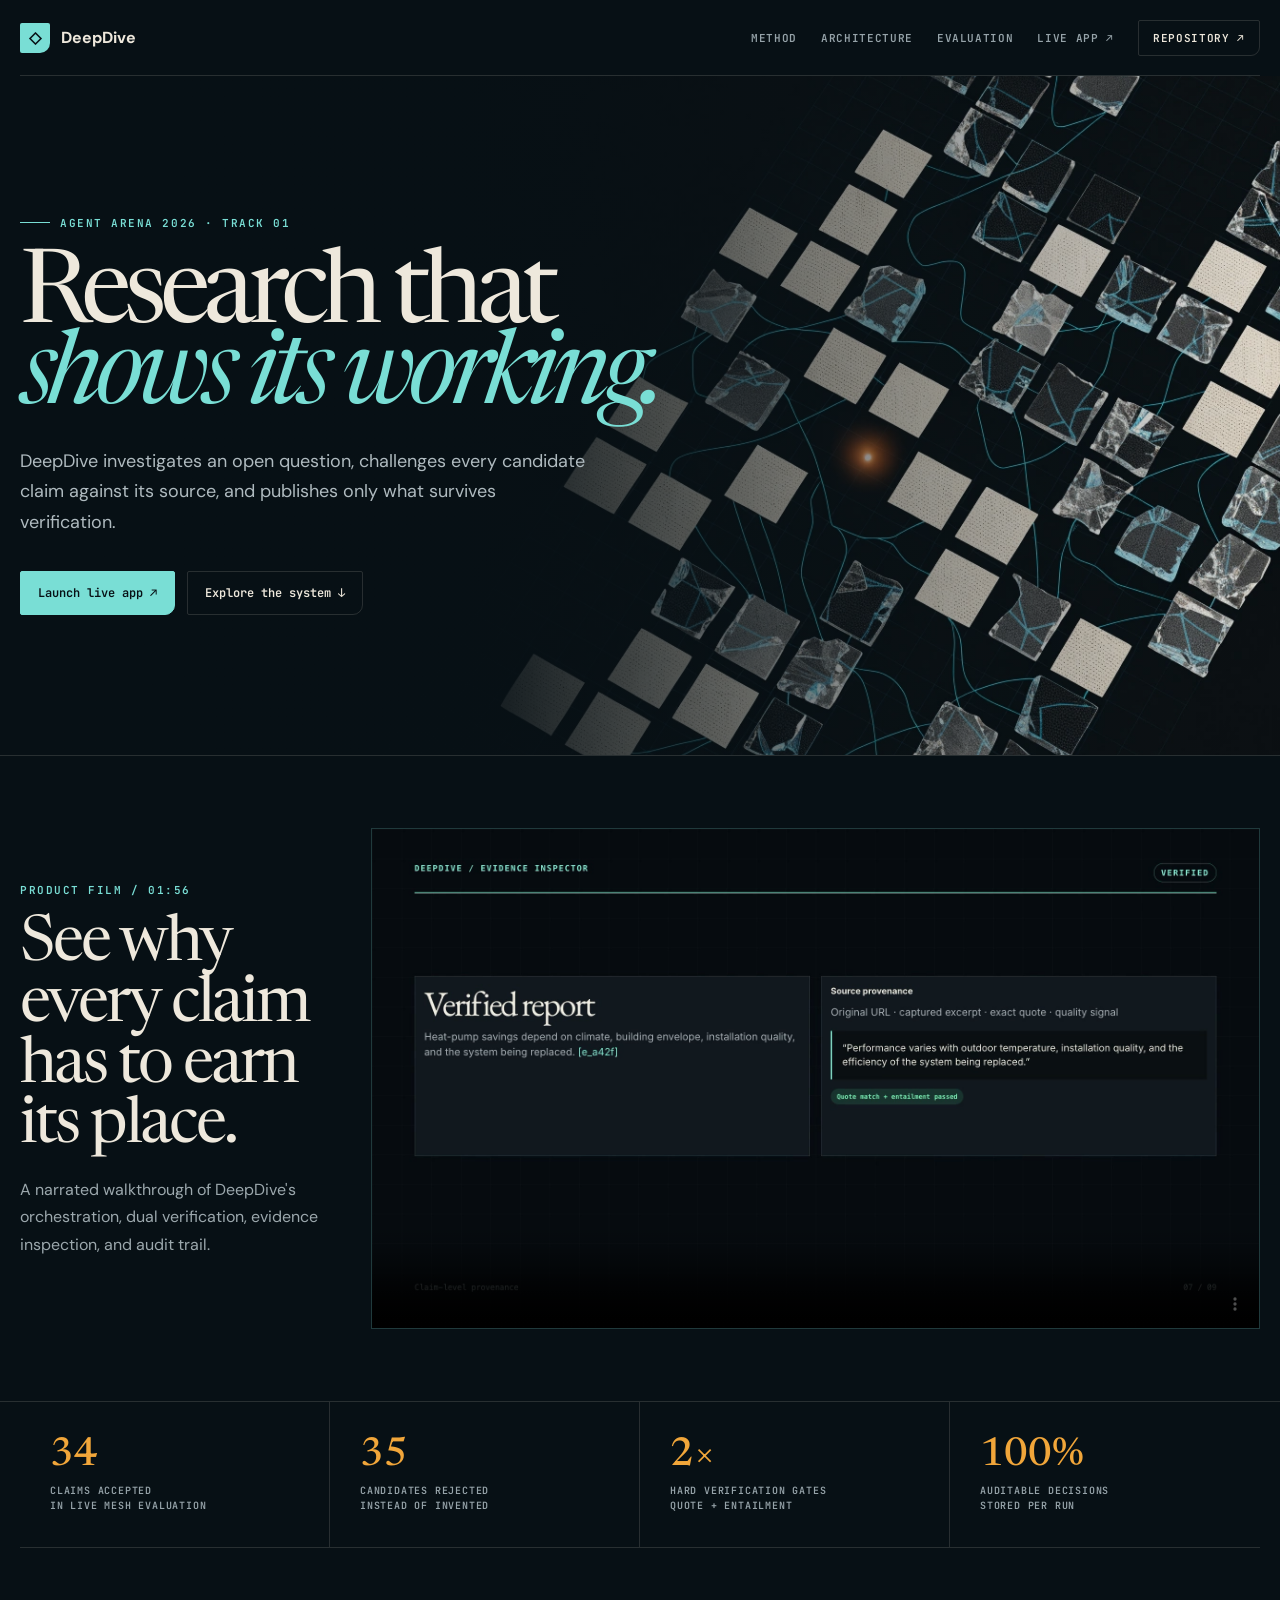
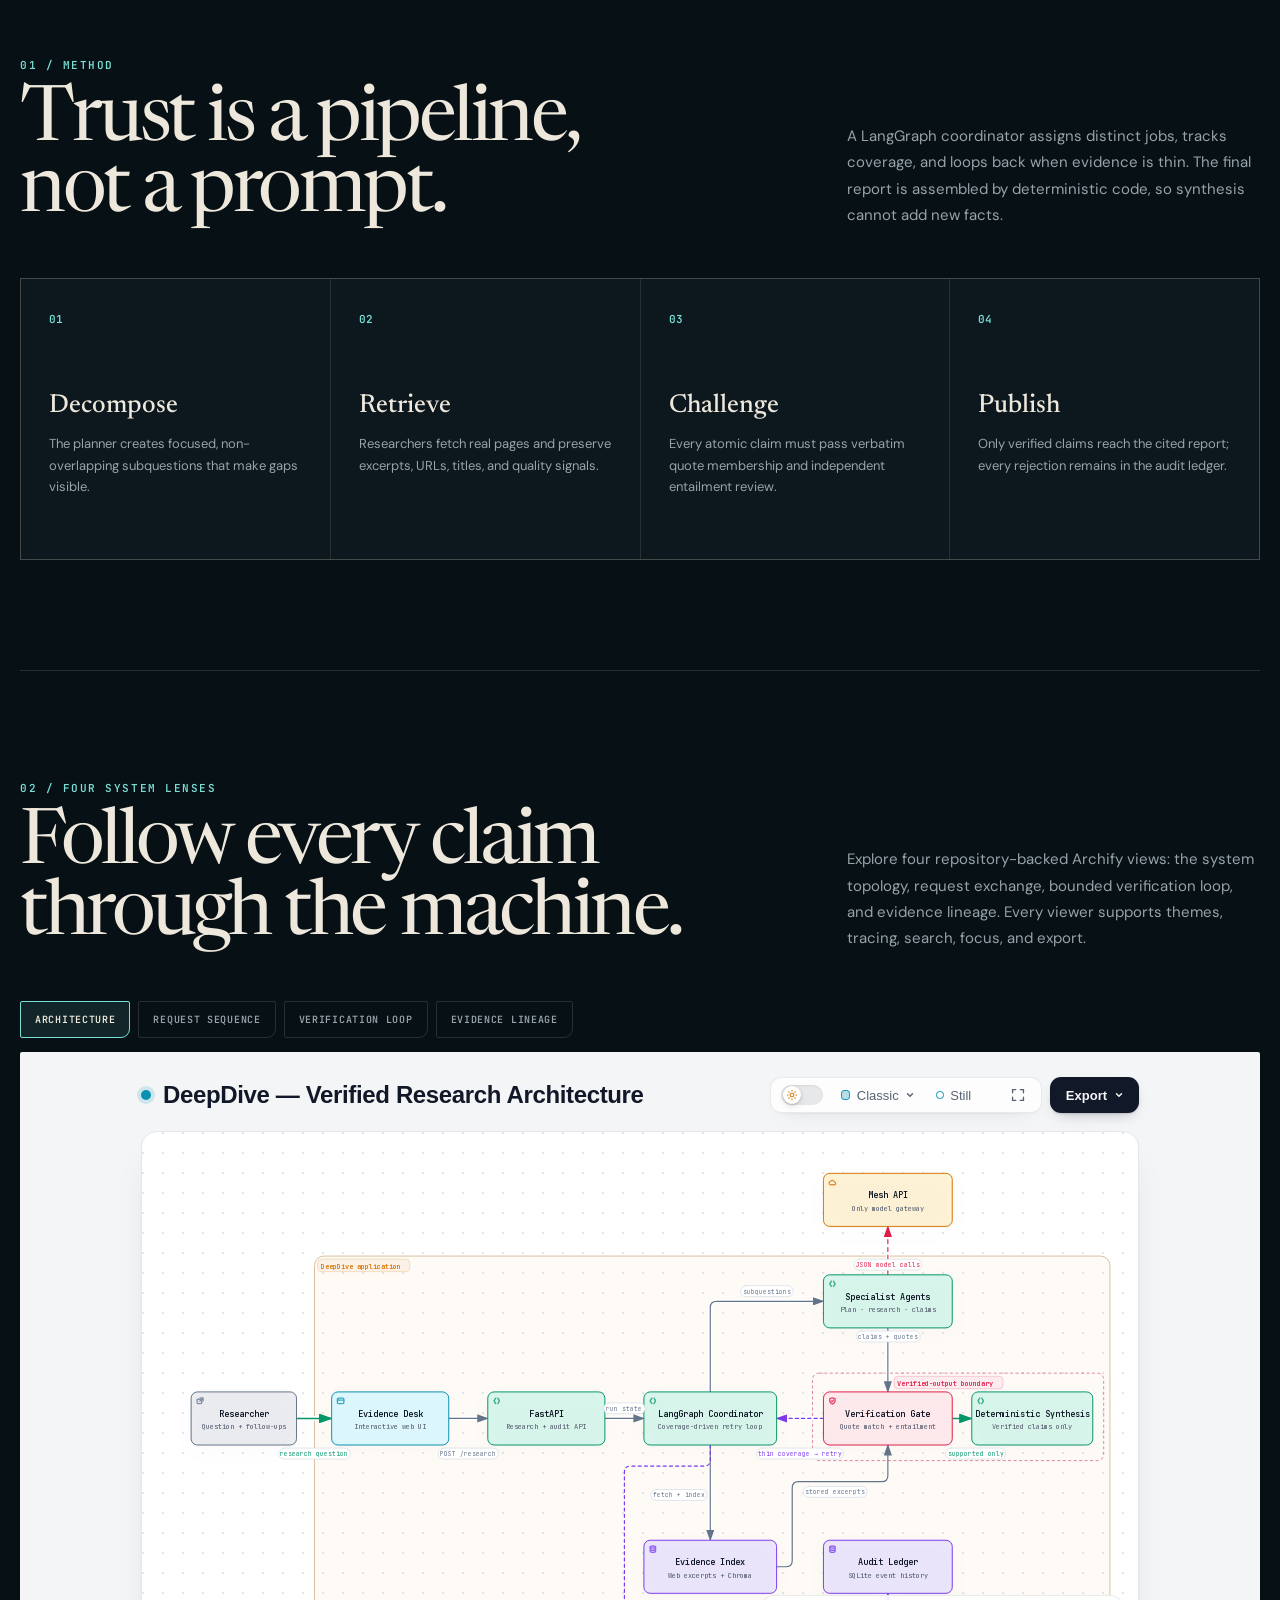
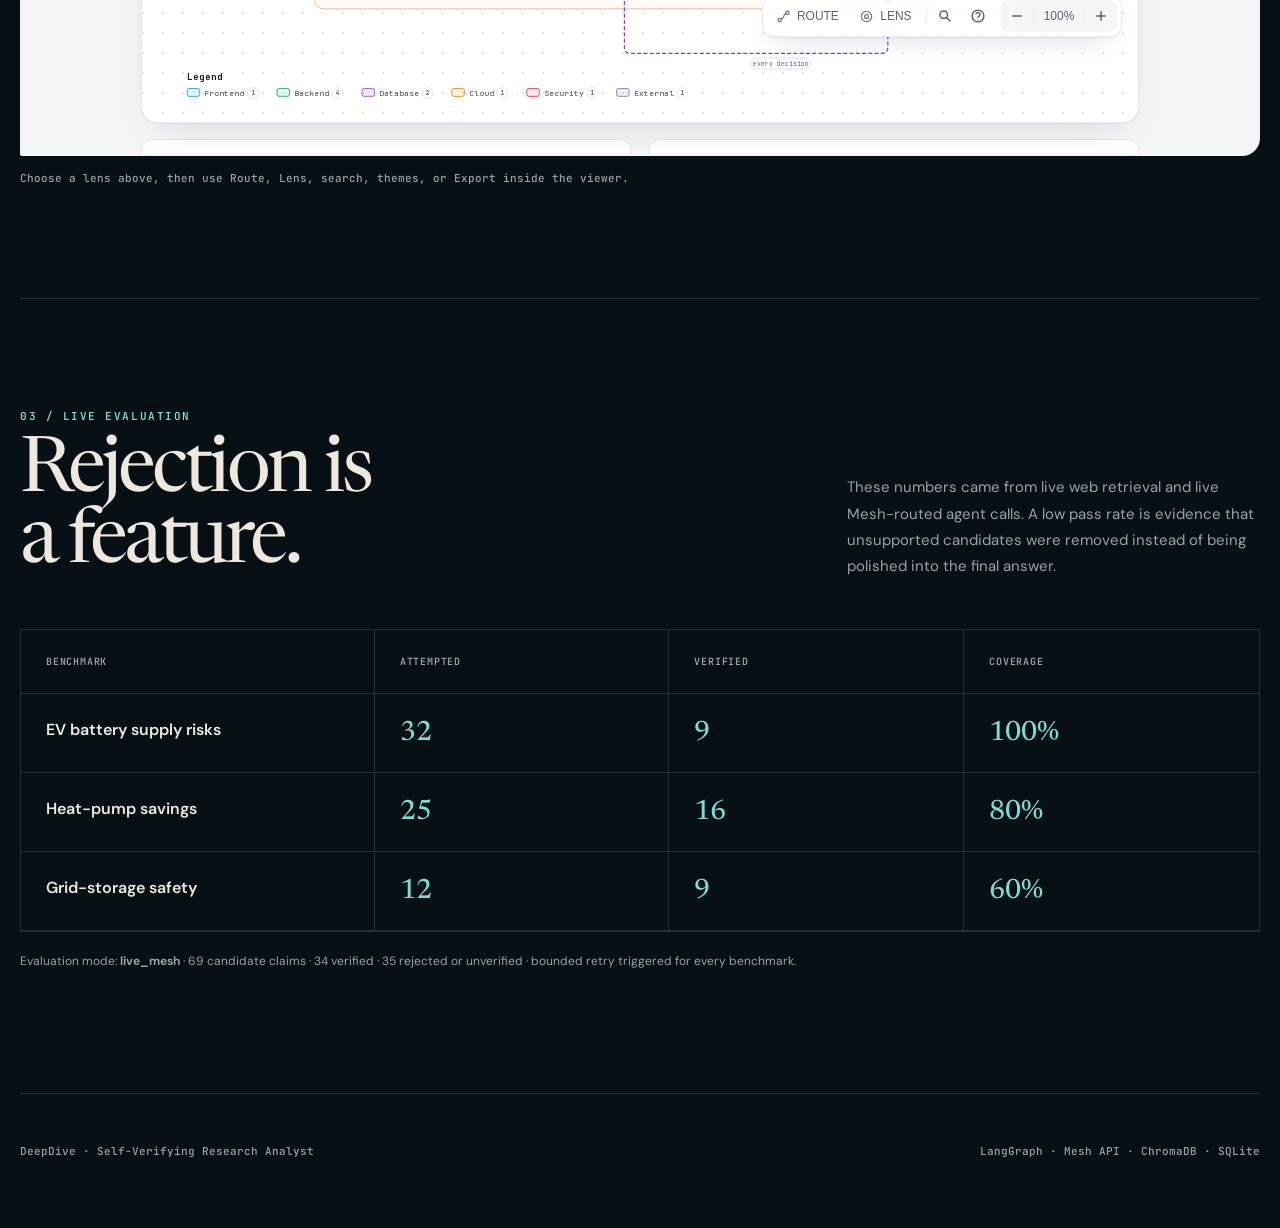
==== commit a94d633b: "Render and embed two-minute DeepDive demo" ====
--- a/docs/index.html
+++ b/docs/index.html
@@ -23,6 +23,7 @@
     .results{display:grid;grid-template-columns:1.2fr repeat(3,1fr);border:1px solid var(--line)}.results>div{padding:25px;border-right:1px solid var(--line);border-bottom:1px solid var(--line)}.results>div:nth-child(4n){border-right:0}.results .head{color:var(--muted);font:600 10px var(--mono);letter-spacing:.08em;text-transform:uppercase}.results .topic{font-weight:600}.results .number{color:var(--cyan);font:500 28px var(--serif)}.result-note{margin-top:20px;color:var(--muted);font-size:12px;line-height:1.6}
     footer{display:flex;justify-content:space-between;gap:30px;padding:50px 0 70px;color:var(--muted);font:500 11px var(--mono)}
     @media(max-width:800px){.shell{width:min(calc(100% - 24px),1240px)}.navlinks a:not(.repo){display:none}.navlinks .repo{font-size:0;padding:10px 12px}.navlinks .repo:before{content:'GitHub ↗';font:600 10px var(--mono)}.hero{min-height:740px;align-items:flex-start}.hero:after{background:linear-gradient(180deg,#071015 0%,rgba(7,16,21,.94) 60%,rgba(7,16,21,.28) 100%)}.hero-copy{width:100%;padding:80px 0}.hero h1{font-size:clamp(52px,15vw,72px);letter-spacing:-.07em}.lede{font-size:16px}.proof{grid-template-columns:1fr 1fr}.proof article{padding:28px 18px}.proof article:nth-child(2){border-right:0}.section-head{grid-template-columns:1fr;gap:25px}.method{grid-template-columns:1fr}.method article{min-height:auto}.method h3{margin-top:35px}.diagram{min-height:720px}.results{grid-template-columns:minmax(0,1.2fr) minmax(0,1fr) minmax(0,1fr)}.results>div{min-width:0;padding:18px 12px;overflow-wrap:anywhere}.results>div:nth-child(4n){border-right:1px solid var(--line)}.results>div:nth-child(3n){border-right:0}.results .attempted{display:none}.results .number{font-size:23px}footer{flex-direction:column}}
+    .film{padding:72px 0;border-bottom:1px solid var(--line)}.film-grid{display:grid;grid-template-columns:minmax(240px,.35fr) minmax(0,1fr);gap:40px;align-items:center}.film h2{margin:18px 0;font:400 clamp(38px,5vw,66px)/.95 var(--serif);letter-spacing:-.045em}.film p{color:#9ca8ad;line-height:1.7}.film video{display:block;width:100%;border:1px solid rgba(119,221,213,.22);background:#080c10}@media(max-width:800px){.film-grid{grid-template-columns:1fr}}
   </style>
 </head>
 <body>
@@ -42,6 +43,13 @@
           <p class="lede">DeepDive investigates an open question, challenges every candidate claim against its source, and publishes only what survives verification.</p>
           <div class="actions"><a class="button primary" href="https://deepdive-agent-arena-2026.vercel.app/">Launch live app ↗</a><a class="button" href="#architecture">Explore the system ↓</a></div>
         </div>
+      </div>
+    </section>
+
+    <section class="film">
+      <div class="shell film-grid">
+        <div><span class="section-no">Product film / 01:56</span><h2>See why every claim has to earn its place.</h2><p>A narrated walkthrough of DeepDive's orchestration, dual verification, evidence inspection, and audit trail.</p></div>
+        <video controls preload="metadata" poster="assets/deepdive-demo.jpg"><source src="assets/deepdive-demo.mp4" type="video/mp4">Your browser does not support embedded video.</video>
       </div>
     </section>
 
